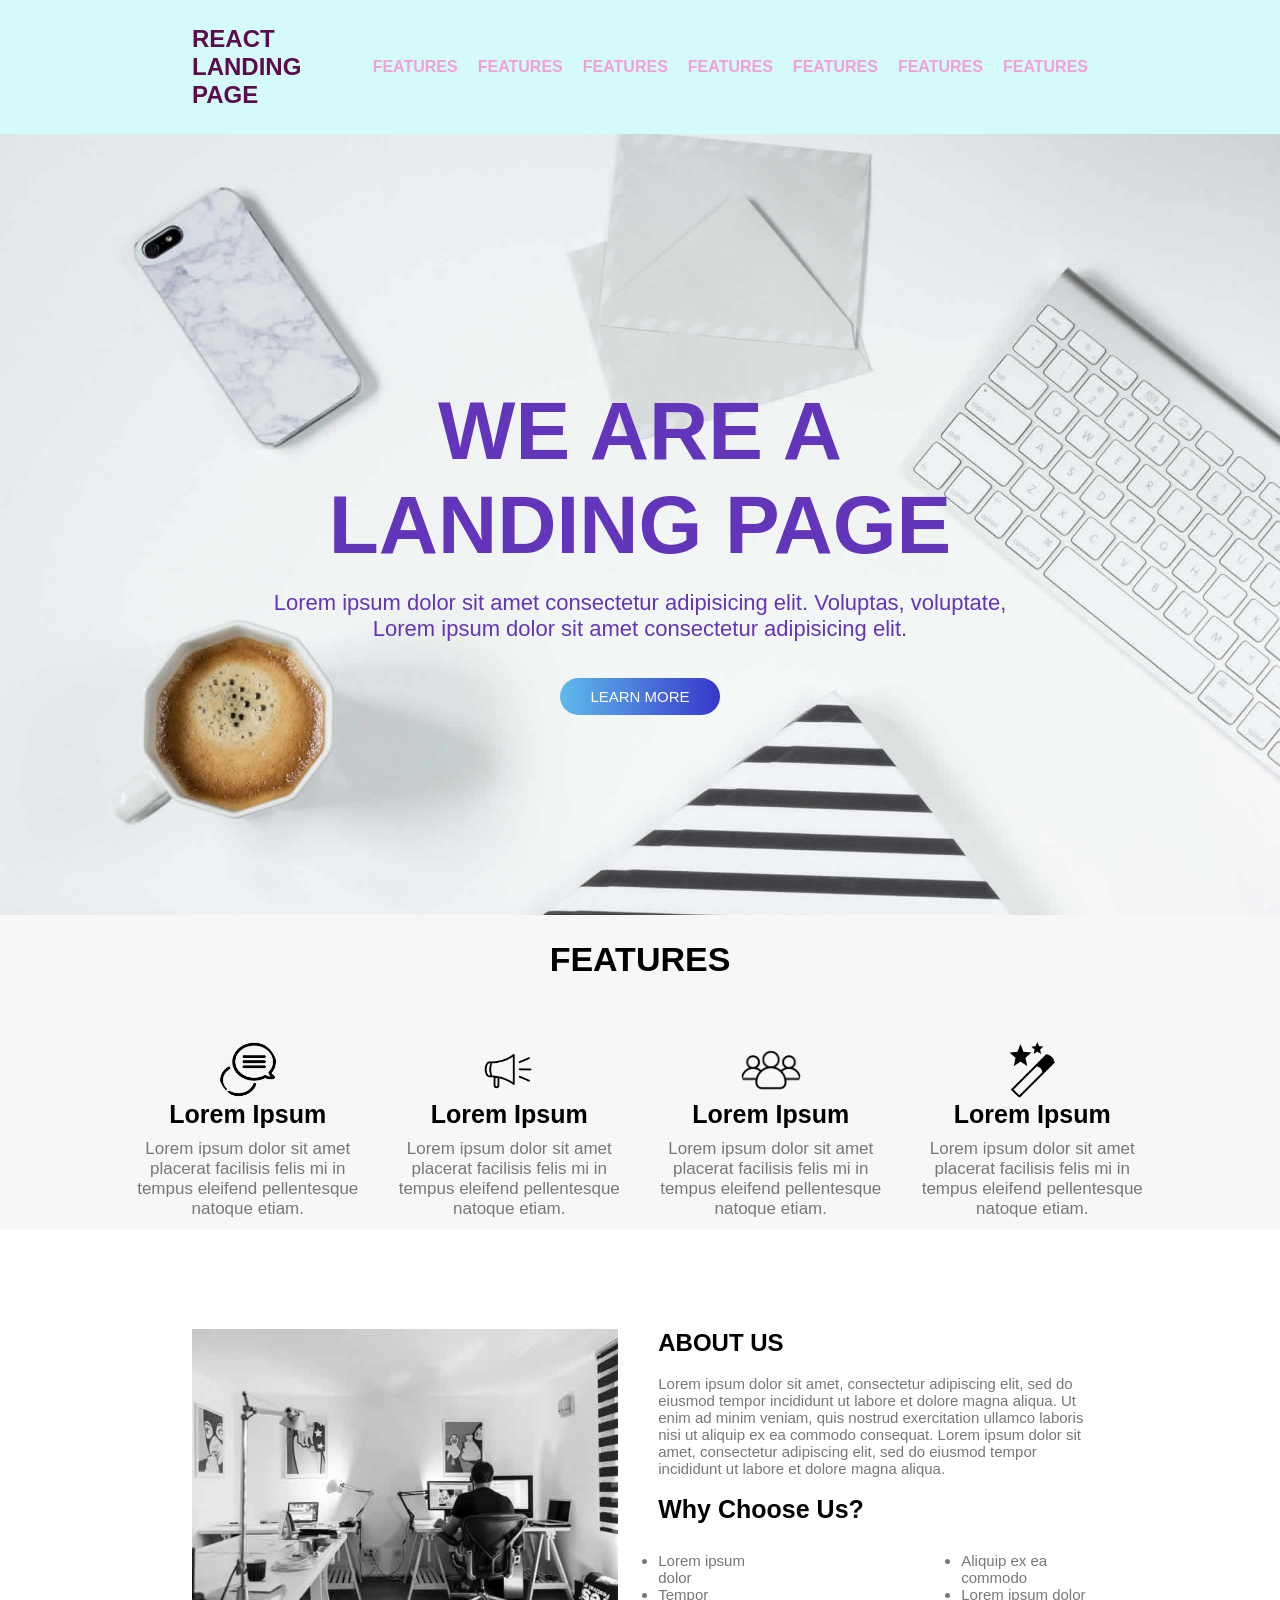
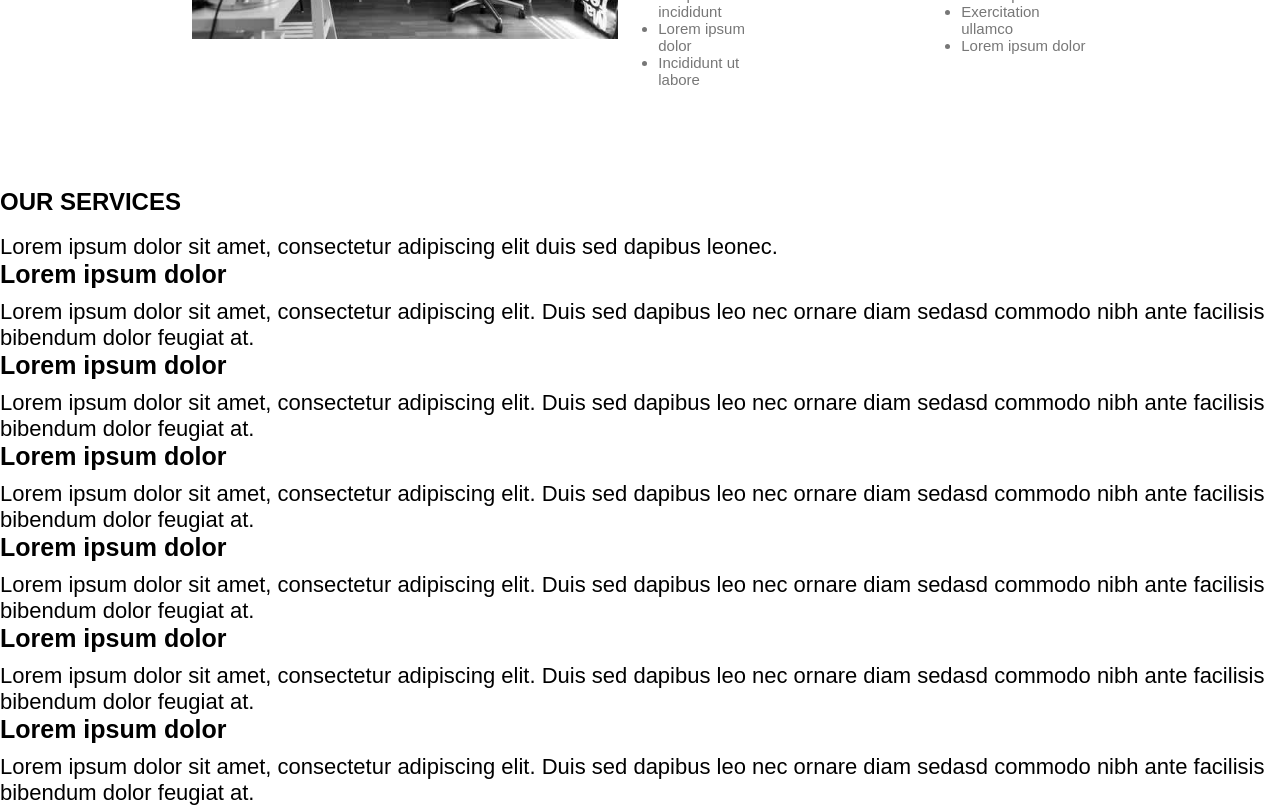
==== Landing Page/Proj-1/index.html @ 24edd971 "Started building my first website and learnt about header, nav, sections and other imp elements" ====
<html lang="en">
<head>
    <meta name="viewport" content="width=device-width, initial-scale=1.0">
    <title>Landing page</title>
    <link rel="stylesheet" href="style.css">
</head>

<body>

    <!-- navbar.................... -->

    <nav>
        <div class="logo">REACT LANDING PAGE</div>

        <ul class="menu">
            <li><a href="#">FEATURES</a></li>
            <li><a href="#">FEATURES</a></li>
            <li><a href="#">FEATURES</a></li>
            <li><a href="#">FEATURES</a></li>
            <li><a href="#">FEATURES</a></li>
            <li><a href="#">FEATURES</a></li>
            <li><a href="#">FEATURES</a></li>
        </ul>
    </nav>
    <section class="main">
        <div class="content">
            <h1 class="land">WE ARE A</h1>
            <h1 class="land">LANDING PAGE</h1>
            <br>
          <p>Lorem ipsum dolor sit amet consectetur adipisicing elit. Voluptas, voluptate,</p>
          <p>Lorem ipsum dolor sit amet consectetur adipisicing elit.</p>
         <br>
         <br>
       <button class="btn">LEARN MORE</button>
        </div>
    </section>
    <section class="features">
        <div id="color">
        <h1 class=" features" style="text-align: center; padding: 20px 0; font-size: 34px;">
                FEATURES
            </h1>
            <br>
            <br>
        <div class="wrap">
        <div class=" c1">
            <img src="images/images.png" alt="" class="img1">
            <h3>Lorem Ipsum</h3>
             <p style=" font-size: 17px;">Lorem ipsum dolor sit amet placerat facilisis felis mi in tempus eleifend pellentesque natoque etiam.</p>

        </div>
        <div class="c2">
            <img src="images/78456-200.png" alt="" class="img1">
            <h3>Lorem Ipsum</h3>
                        <p style=" font-size: 17px;">Lorem ipsum dolor sit amet placerat facilisis felis mi in tempus eleifend pellentesque natoque etiam.</p>

        </div>
        <div class="c3">
            <img src="images/615075.png" alt="" class="img1">
            <h3>Lorem Ipsum</h3>
                        <p style=" font-size: 17px;">Lorem ipsum dolor sit amet placerat facilisis felis mi in tempus eleifend pellentesque natoque etiam.</p>

        </div>
        <div class="c4">
            <img src="images/2204407-200.png" alt="" class="img1">
            <h3>Lorem Ipsum</h3>
                        <p style=" font-size: 17px;">Lorem ipsum dolor sit amet placerat facilisis felis mi in tempus eleifend pellentesque natoque etiam.</p>

        </div>
        </div>
        </div>

    </section>
    <section class="about">
        <div class=" wrapp">
            <div class="imagg">
                <img src="images/about.jpg" alt="" style=" height: 310px;">
            </div>
            <div class="tex">
                <h1>
                    ABOUT US
                </h1>
                <br>

                <p style="font-size: 15px; color: rgb(119, 119, 119);">
                    Lorem ipsum dolor sit amet, consectetur adipiscing elit, sed do eiusmod tempor incididunt ut labore et dolore magna aliqua. Ut enim ad minim veniam, quis nostrud exercitation ullamco laboris nisi ut aliquip ex ea commodo consequat. Lorem ipsum dolor sit amet, consectetur adipiscing elit, sed do eiusmod tempor incididunt ut labore et dolore magna aliqua.
                </p>
                <br>

                <h3>
                    Why Choose Us?
                </h3>
                <br>
                <div class="ul">
                <ul style="font-size: 15px; color: rgb(119, 119, 119);">
                <li> Lorem ipsum dolor</li>
                <li>Tempor incididunt</li>
                <li>Lorem ipsum dolor</li>
                <li>Incididunt ut labore</li>
                </ul>
                <ul style="font-size: 15px; color: rgb(119, 119, 119);">
                    <li>Aliquip ex ea commodo</li>
                    <li> Lorem ipsum dolor</li>
                    <li> Exercitation ullamco</li>
                    <li>Lorem ipsum dolor</li>
                </ul>
                </div>
            </div>
        </div>
    </section>

    <section class="services">
        <div id=" bg">
            <h1>
                OUR SERVICES
            </h1>
            <br>
            <P>
                Lorem ipsum dolor sit amet, consectetur adipiscing elit duis sed dapibus leonec.
            </P>
            <div id=" wr">
                <div id=" a1">
                    <h3>Lorem ipsum dolor</h3>
                    <p>
                        Lorem ipsum dolor sit amet, consectetur adipiscing elit. Duis sed dapibus leo nec ornare diam sedasd commodo nibh ante facilisis bibendum dolor feugiat at.
                    </p>
                </div>
                <div id=" a1">
                    <h3>Lorem ipsum dolor</h3>
                    <p>
                        Lorem ipsum dolor sit amet, consectetur adipiscing elit. Duis sed dapibus leo nec ornare diam sedasd commodo nibh ante facilisis bibendum dolor feugiat at.
                    </p>
                </div>
                <div id=" a1">
                    <h3>Lorem ipsum dolor</h3>
                    <p>
                        Lorem ipsum dolor sit amet, consectetur adipiscing elit. Duis sed dapibus leo nec ornare diam sedasd commodo nibh ante facilisis bibendum dolor feugiat at.
                    </p>
                </div>
            </div>
            <div id=" w2"
            <div id=" a1">
                    <h3>Lorem ipsum dolor</h3>
                    <p>
                        Lorem ipsum dolor sit amet, consectetur adipiscing elit. Duis sed dapibus leo nec ornare diam sedasd commodo nibh ante facilisis bibendum dolor feugiat at.
                    </p>
                </div>
                <div id=" a1">
                    <h3>Lorem ipsum dolor</h3>
                    <p>
                        Lorem ipsum dolor sit amet, consectetur adipiscing elit. Duis sed dapibus leo nec ornare diam sedasd commodo nibh ante facilisis bibendum dolor feugiat at.
                    </p>
                </div>
                <div id=" a1">
                    <h3>Lorem ipsum dolor</h3>
                    <p>
                        Lorem ipsum dolor sit amet, consectetur adipiscing elit. Duis sed dapibus leo nec ornare diam sedasd commodo nibh ante facilisis bibendum dolor feugiat at.
                    </p>
                </div>
                </div>


        </div>
    </section>
    
</body>
</html>
---- Landing Page/Proj-1/style.css ----
*{
    margin: 0;
    padding: 0px;
    box-sizing: border-box;
    font-family: 'Segoe UI', Tahoma, Geneva, Verdana, sans-serif;
}


nav{
    padding-top: 25px;
    padding-bottom: 25px;
    display: flex;
    justify-content: space-between;
    align-items: center;
    background-color: rgb(212, 251, 249);
}
.menu{
    list-style: none;
    display: flex;
    gap: 20px;
    padding-right: 15%;
}
a{
    font-weight: bold;
    text-decoration: none;
    color: rgb(244, 159, 216);
}
a:hover{
    color: #4b8e0c;
}
.logo{
    font-size: 24px;
    font-weight: bold;
    color: rgb(92, 11, 76);
    padding-left: 15%;
}
.main{
    
    background-image: url(images/intro-bg.jpg);
    background-size: cover;
    background-position: center;
}
.content{
    padding-top: 250px;
    padding-bottom: 200px;
    align-items: center;
    text-align: center;
    color: rgb(99, 53, 186);
}
.land{
    font-size: 82px;
    margin: bottom -15px;
}
.btn{
    font-size: 15px;
    color: white;
    padding: 10px 30px ;
    border-radius: 30px;
    background-image: linear-gradient(to right, rgb(95, 186, 234), rgb(55, 55, 203));
    border : 0px;
}
.btn:hover{
    background-image: linear-gradient(to bottom, rgb(4, 0, 255), rgb(0, 17, 255));
}
p{
    font-size: 22px;
}
.img1{
    border-image: round;
    width: 60px;
    height: 60px;
    border-radius: 50%;
}
.wrap{
    margin: 5px 10%;
    align-items: center;
    display: flex;
    gap: 30px;
    text-align: center;
    color: rgb(119, 119, 119);

}
h3{
    margin-bottom: 10px;
    color: black;
    font-size: 25px;
}
#color{
    background-color: #f7f7f7;
    padding: 5px;
}
.wrapp{
    display: flex;
    padding: 100px 0;
    gap: 40px;
    margin: 0 15%;
}
.ul{
    display: flex;
    gap: 200px;
}
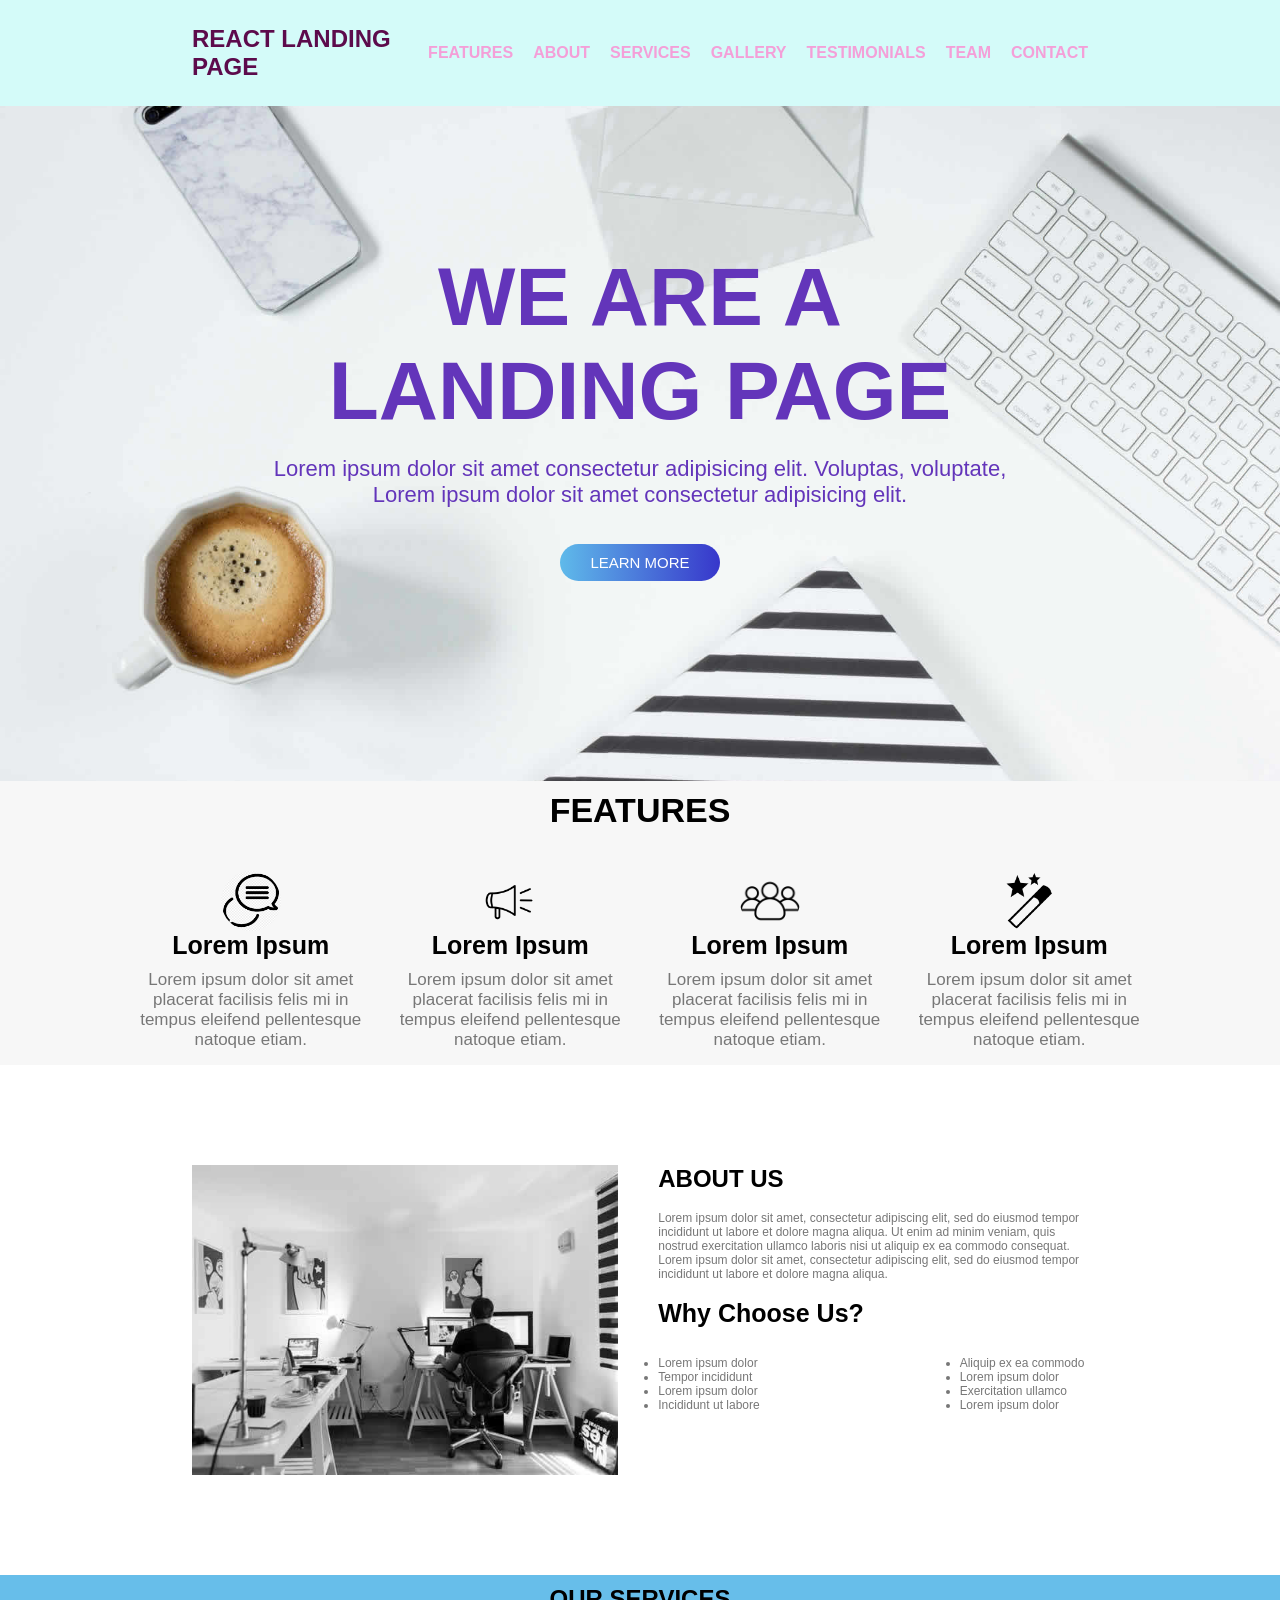
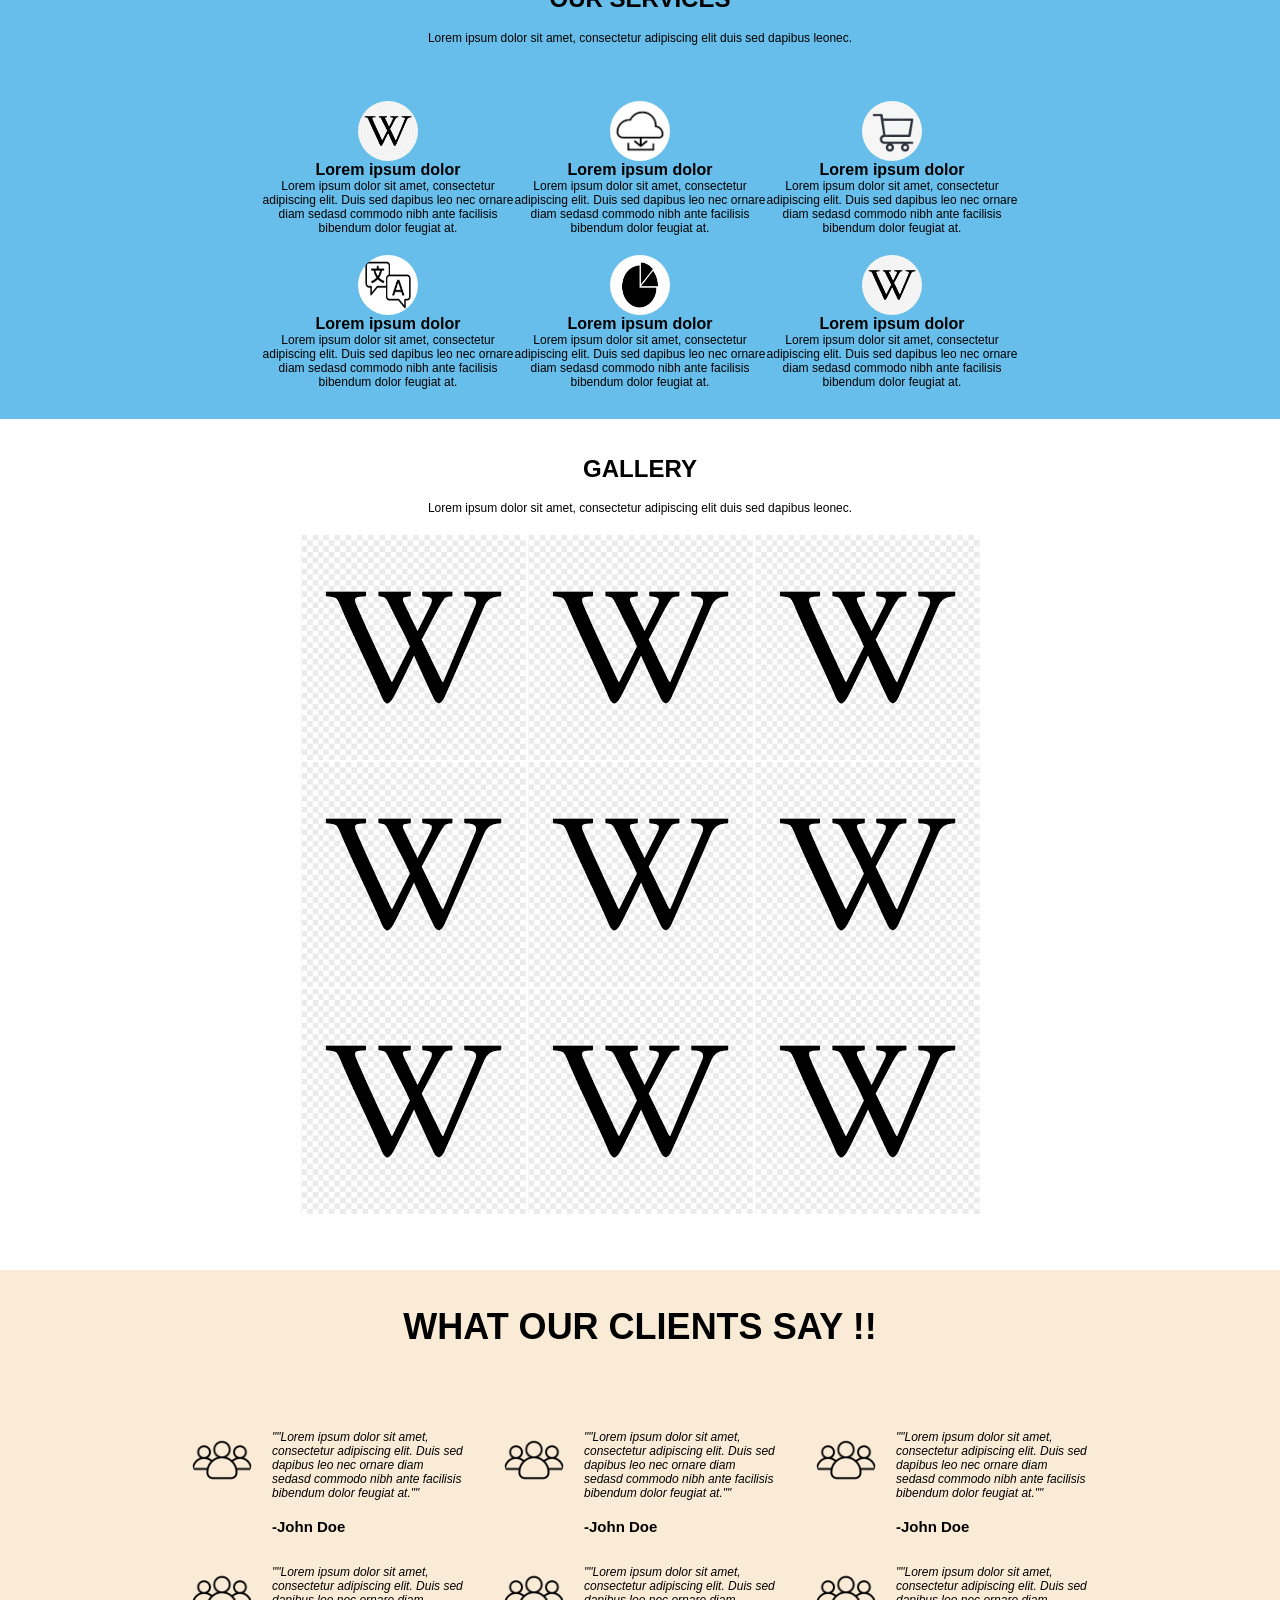
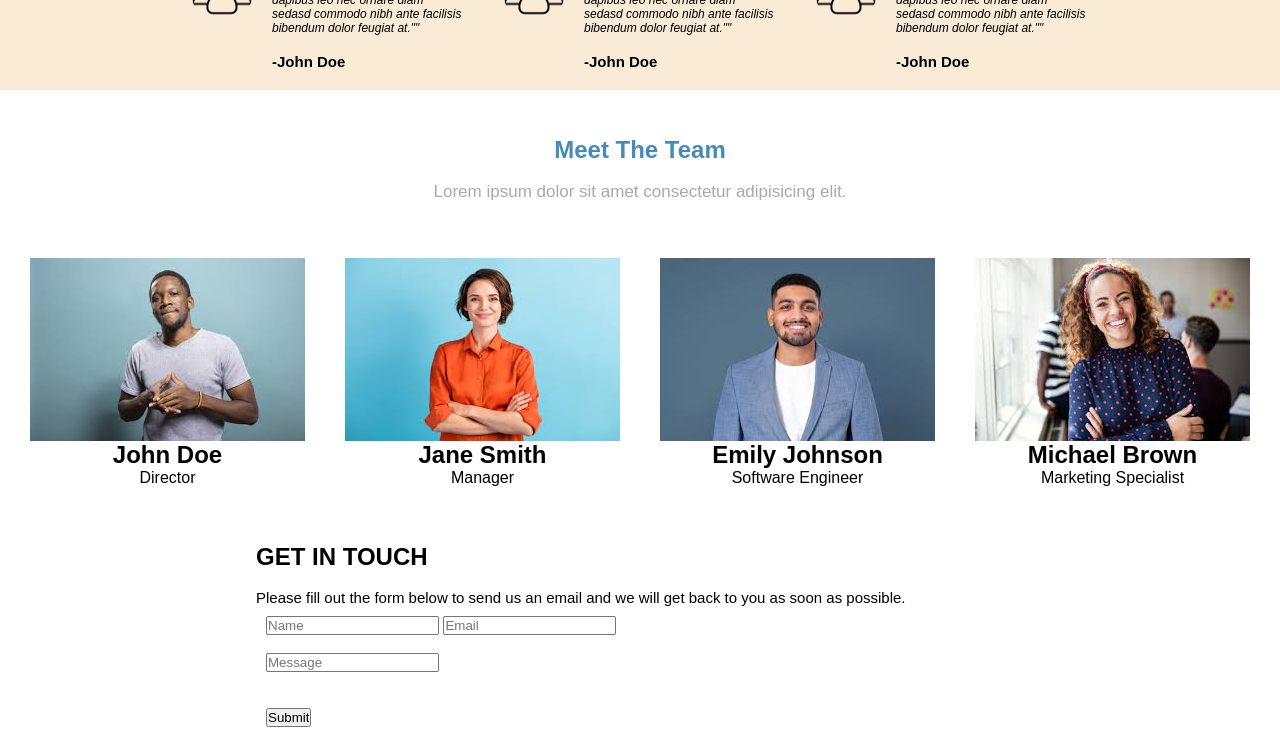
==== commit 6cd6d4ba: "Almost made my first landing page website" ====
--- a/Landing Page/Proj-1/index.html
+++ b/Landing Page/Proj-1/index.html
@@ -13,13 +13,13 @@
         <div class="logo">REACT LANDING PAGE</div>
 
         <ul class="menu">
-            <li><a href="#">FEATURES</a></li>
-            <li><a href="#">FEATURES</a></li>
-            <li><a href="#">FEATURES</a></li>
-            <li><a href="#">FEATURES</a></li>
-            <li><a href="#">FEATURES</a></li>
-            <li><a href="#">FEATURES</a></li>
-            <li><a href="#">FEATURES</a></li>
+            <li><a href="#features">FEATURES</a></li>
+            <li><a href="#about">ABOUT</a></li>
+            <li><a href="#services">SERVICES</a></li>
+            <li><a href="#gallery">GALLERY</a></li>
+            <li><a href="#testi">TESTIMONIALS</a></li>
+            <li><a href="#team">TEAM</a></li>
+            <li><a href="#">CONTACT</a></li>
         </ul>
     </nav>
     <section class="main">
@@ -34,9 +34,9 @@
        <button class="btn">LEARN MORE</button>
         </div>
     </section>
-    <section class="features">
+    <section class="features" id="features">
         <div id="color">
-        <h1 class=" features" style="text-align: center; padding: 20px 0; font-size: 34px;">
+        <h1 class=" features" style="text-align: center; padding: 15px  font-weight: 600;0; font-size: 34px;">
                 FEATURES
             </h1>
             <br>
@@ -70,7 +70,7 @@
         </div>
 
     </section>
-    <section class="about">
+    <section class="about" id="about">
         <div class=" wrapp">
             <div class="imagg">
                 <img src="images/about.jpg" alt="" style=" height: 310px;">
@@ -81,7 +81,7 @@
                 </h1>
                 <br>
 
-                <p style="font-size: 15px; color: rgb(119, 119, 119);">
+                <p style="font-size: 12px; color: rgb(119, 119, 119);">
                     Lorem ipsum dolor sit amet, consectetur adipiscing elit, sed do eiusmod tempor incididunt ut labore et dolore magna aliqua. Ut enim ad minim veniam, quis nostrud exercitation ullamco laboris nisi ut aliquip ex ea commodo consequat. Lorem ipsum dolor sit amet, consectetur adipiscing elit, sed do eiusmod tempor incididunt ut labore et dolore magna aliqua.
                 </p>
                 <br>
@@ -91,13 +91,13 @@
                 </h3>
                 <br>
                 <div class="ul">
-                <ul style="font-size: 15px; color: rgb(119, 119, 119);">
+                <ul style="font-size: 12px; color: rgb(119, 119, 119);">
                 <li> Lorem ipsum dolor</li>
                 <li>Tempor incididunt</li>
                 <li>Lorem ipsum dolor</li>
                 <li>Incididunt ut labore</li>
                 </ul>
-                <ul style="font-size: 15px; color: rgb(119, 119, 119);">
+                <ul style="font-size: 12px; color: rgb(119, 119, 119);">
                     <li>Aliquip ex ea commodo</li>
                     <li> Lorem ipsum dolor</li>
                     <li> Exercitation ullamco</li>
@@ -108,58 +108,254 @@
         </div>
     </section>
 
-    <section class="services">
-        <div id=" bg">
-            <h1>
+    <section class="services" id="services">
+        <div id="bg">
+            <h1 style="text-align: center;">
                 OUR SERVICES
             </h1>
             <br>
-            <P>
+            <p style="font-size: 12px; text-align: center;">
                 Lorem ipsum dolor sit amet, consectetur adipiscing elit duis sed dapibus leonec.
             </P>
-            <div id=" wr">
+            <br>
+            <br>
+            <div id="wr">
+                <div id="a1">
+                    <img src="images/images (1).png" alt="" class="ab1">
+                    <h4>Lorem ipsum dolor</h4>
+                    <p style="font-size: 12px;">
+                        Lorem ipsum dolor sit amet, consectetur adipiscing elit. Duis sed dapibus leo nec ornare diam sedasd commodo nibh ante facilisis bibendum dolor feugiat at.
+                    </p>
+                </div>
+                <div id="a1">
+                    <img src="images/cloud-storage-icon-download-illustration-sign-load-symbol-interface-logo-or-mark-upload-web-icon-vector.jpg" alt="" class="ab1">
+                    <h4>Lorem ipsum dolor</h4>
+                    <p style="font-size: 12px;">
+                        Lorem ipsum dolor sit amet, consectetur adipiscing elit. Duis sed dapibus leo nec ornare diam sedasd commodo nibh ante facilisis bibendum dolor feugiat at.
+                    </p>
+                </div>
                 <div id=" a1">
-                    <h3>Lorem ipsum dolor</h3>
-                    <p>
+                    <img src="images/pngtree-letter-w-logo-png-png-image_3045051.jpg" alt="" class="ab1">
+                    <h4>Lorem ipsum dolor</h4>
+                    <p style="font-size: 12px;">
+                        Lorem ipsum dolor sit amet, consectetur adipiscing elit. Duis sed dapibus leo nec ornare diam sedasd commodo nibh ante facilisis bibendum dolor feugiat at.
+                    </p>
+                </div>
+            </div>
+            <div id="wr2">
+                <div id="a1">
+                    <img src="images/360_F_178423685_Ybt6Aj1Rs2u3c5cJ4XgP4zGYOMtAAeJZ.jpg" alt="" class="ab1">
+                    <h4>Lorem ipsum dolor</h4>
+                    <p style="font-size: 12px;">
                         Lorem ipsum dolor sit amet, consectetur adipiscing elit. Duis sed dapibus leo nec ornare diam sedasd commodo nibh ante facilisis bibendum dolor feugiat at.
                     </p>
                 </div>
                 <div id=" a1">
-                    <h3>Lorem ipsum dolor</h3>
-                    <p>
+                    <img src="images/download (2).png" alt="" class="ab1">
+                    <h4>Lorem ipsum dolor</h4>
+                    <p style="font-size: 12px;">
                         Lorem ipsum dolor sit amet, consectetur adipiscing elit. Duis sed dapibus leo nec ornare diam sedasd commodo nibh ante facilisis bibendum dolor feugiat at.
                     </p>
                 </div>
                 <div id=" a1">
-                    <h3>Lorem ipsum dolor</h3>
-                    <p>
-                        Lorem ipsum dolor sit amet, consectetur adipiscing elit. Duis sed dapibus leo nec ornare diam sedasd commodo nibh ante facilisis bibendum dolor feugiat at.
-                    </p>
-                </div>
-            </div>
-            <div id=" w2"
-            <div id=" a1">
-                    <h3>Lorem ipsum dolor</h3>
-                    <p>
-                        Lorem ipsum dolor sit amet, consectetur adipiscing elit. Duis sed dapibus leo nec ornare diam sedasd commodo nibh ante facilisis bibendum dolor feugiat at.
-                    </p>
-                </div>
-                <div id=" a1">
-                    <h3>Lorem ipsum dolor</h3>
-                    <p>
-                        Lorem ipsum dolor sit amet, consectetur adipiscing elit. Duis sed dapibus leo nec ornare diam sedasd commodo nibh ante facilisis bibendum dolor feugiat at.
-                    </p>
-                </div>
-                <div id=" a1">
-                    <h3>Lorem ipsum dolor</h3>
-                    <p>
-                        Lorem ipsum dolor sit amet, consectetur adipiscing elit. Duis sed dapibus leo nec ornare diam sedasd commodo nibh ante facilisis bibendum dolor feugiat at.
-                    </p>
-                </div>
-                </div>
-
-
-        </div>
+                    <img src="images/images (1).png" alt="" class="ab1">
+                    <h4>Lorem ipsum dolor</h4>
+                    <p style="font-size: 12px;">
+                        Lorem ipsum dolor sit amet, consectetur adipiscing elit. Duis sed dapibus leo nec ornare diam sedasd commodo nibh ante facilisis bibendum dolor feugiat at.
+                    </p>
+                </div>
+                </div>
+
+
+        </div>
+    </section>
+
+     <section class=" gallery" id="gallery">
+        <br>
+        <br>
+        <h1 style="text-align: center;">
+                GALLERY
+            </h1>
+            <br>
+            <p style="font-size: 12px; text-align: center;">
+                Lorem ipsum dolor sit amet, consectetur adipiscing elit duis sed dapibus leonec.
+            </P>
+            <br>
+            <div class="wr3">
+                <div class="w4">
+                    <div><img src="images/images (1).png" alt=""></div>
+                    <div><img src="images/images (1).png" alt=""></div>
+                    <div><img src="images/images (1).png" alt=""></div>
+                </div>
+                <div class="w4">
+                <div><img src="images/images (1).png" alt=""></div>
+                <div><img src="images/images (1).png" alt=""></div>
+                <div><img src="images/images (1).png" alt=""></div>
+                </div>
+                <div class="w4">
+                    <div><img src="images/images (1).png" alt=""></div>
+                    <div><img src="images/images (1).png" alt=""></div>
+                    <div><img src="images/images (1).png" alt=""></div>
+            </div>
+            </div>
+            <br>
+            <br>
+            <br>
+    </section>
+
+
+
+
+
+    <section class="testi" id="testi">
+
+        <div class="bgg">
+            <br>
+            <br>
+            <h1 style="font-size: 36px; font-weight: 800; text-align: center;">WHAT OUR CLIENTS SAY !!</h1>
+            <br>
+            <br>
+            <br>
+            <br>
+            <div class="w3">
+                <div class="wa1">
+                    <div>
+                        <img src="images/615075.png" alt="" class="ig1">
+                    </div>
+                    <div>
+                        <p style="font-size: 12px; font-style: italic;">
+                            ""Lorem ipsum dolor sit amet, consectetur adipiscing elit. Duis sed dapibus leo nec ornare diam sedasd commodo nibh ante facilisis bibendum dolor feugiat at.""
+                        </p>
+                        <br>
+                        <p  style="font-size: 15px; font-weight: 600;">-John Doe</p>
+                    </div>
+                </div>
+                <div class="wa1">
+                    <div>
+                        <img src="images/615075.png" alt="" class="ig1">
+                    </div>
+                    <div>
+                         <p style="font-size: 12px;  font-style: italic;">
+                            ""Lorem ipsum dolor sit amet, consectetur adipiscing elit. Duis sed dapibus leo nec ornare diam sedasd commodo nibh ante facilisis bibendum dolor feugiat at.""
+                        </p>
+                        <br>
+                        <p style="font-size: 15px; font-weight: 600;">-John Doe</p>
+                    </div>
+                </div>
+                <div class="wa1">
+                    <div>
+                        <img src="images/615075.png" alt="" class="ig1">
+                    </div>
+                    <div>
+                         <p style="font-size: 12px; font-style: italic;">
+                            ""Lorem ipsum dolor sit amet, consectetur adipiscing elit. Duis sed dapibus leo nec ornare diam sedasd commodo nibh ante facilisis bibendum dolor feugiat at.""
+                        </p>
+                        <br>
+                        <p style="font-size: 15px; font-weight: 600;">-John Doe</p>
+                    </div>
+                </div>
+
+            </div>
+            <div class="w3">
+                <div class="wa1">
+                    <div>
+                        <img src="images/615075.png" alt="" class="ig1">
+                    </div>
+                    <div>
+                         <p style="font-size: 12px; font-style: italic;">
+                            ""Lorem ipsum dolor sit amet, consectetur adipiscing elit. Duis sed dapibus leo nec ornare diam sedasd commodo nibh ante facilisis bibendum dolor feugiat at.""
+                        </p>
+                        <br>
+                        <p style="font-size: 15px; font-weight: 600;">-John Doe</p>
+                    </div>
+                </div>
+                <div class="wa1">
+                    <div>
+                        <img src="images/615075.png" alt="" class="ig1">
+                    </div>
+                    <div>
+                         <p style="font-size: 12px; font-style: italic;">
+                            ""Lorem ipsum dolor sit amet, consectetur adipiscing elit. Duis sed dapibus leo nec ornare diam sedasd commodo nibh ante facilisis bibendum dolor feugiat at.""
+                        </p>
+                        <br>
+                        <p style="font-size: 15px; font-weight: 600;">-John Doe</p>
+                    </div>
+                </div>
+                <div class="wa1">
+                    <div>
+                        <img src="images/615075.png" alt="" class="ig1">
+                    </div>
+                    <div>
+                         <p style="font-size: 12px; font-style: italic;">
+                            ""Lorem ipsum dolor sit amet, consectetur adipiscing elit. Duis sed dapibus leo nec ornare diam sedasd commodo nibh ante facilisis bibendum dolor feugiat at.""
+                        </p>
+                        <br>
+                        <p style="font-size: 15px; font-weight: 600;">-John Doe</p>
+                    </div>
+                </div>
+            </div>
+        </div>
+    </section>
+
+
+
+
+    <section id="team">
+        <br>
+        <br>
+        <h1 style="text-align: center; color: rgb(70, 139, 183);"> Meet The Team</h1>
+        <br>
+     <p style="text-align: center; font-size: 17px; color: darkgray;">
+        Lorem ipsum dolor sit amet consectetur adipisicing elit.
+     </p><br>
+     <br>
+     <div class="containerr">
+    <div class=" img11">
+    <img src="/Designing Basic/image edit/download.jpg" alt="Team Member 1">
+    <h2>John Doe</h2>
+    Director
+    </div>
+    <div class=" img2">
+    <img src="/Designing Basic/image edit/download (1).jpg" alt="Team Member 2">
+    <h2>Jane Smith</h2>
+    Manager
+    </div>
+    <div class=" img3">
+    <img src="/Designing Basic/image edit/images.jpg" alt="Team Member 3">
+    <h2>Emily Johnson</h2>
+    Software Engineer
+    </div>
+    <div class=" img4">
+    <img src="/Designing Basic/image edit/images (1).jpg" alt="Team Member 4">
+    <h2>Michael Brown</h2>
+    Marketing Specialist
+    </div>
+    
+    </div>
+    <br>
+    <br>
+    </section>
+
+
+    <section id="contact" style="text-align: left; margin: 0 20%;">
+        <h1 style="text-align: left;">
+            GET IN TOUCH
+        </h1>
+        <br>
+        <p style="font-size: 15px; text-align: left;">
+            Please fill out the form below to send us an email and we will get back to you as soon as possible.
+        </p>
+        <form style="text-align: left; gap: 20px;">
+            <input type="text" placeholder="Name" required>
+            <input type="email" placeholder="Email" required>
+            <br>
+            <br>
+            <input type="text" placeholder="Message" required>
+            <br>
+            <br>
+            <br>
+            <input type="submit">
+        </form>
     </section>
     
 </body>
--- a/Landing Page/Proj-1/style.css
+++ b/Landing Page/Proj-1/style.css
@@ -7,6 +7,9 @@
 
 
 nav{
+    position: fixed;
+     top: 0;
+    width: 100%;
     padding-top: 25px;
     padding-bottom: 25px;
     display: flex;
@@ -87,7 +90,7 @@
 }
 #color{
     background-color: #f7f7f7;
-    padding: 5px;
+    padding: 10px;
 }
 .wrapp{
     display: flex;
@@ -98,4 +101,68 @@
 .ul{
     display: flex;
     gap: 200px;
+}
+#wr{
+    margin: 20px 20%;
+     text-align: center;
+    display: flex;
+    gap: 20 px;
+}
+#wr2{
+    margin: 20px 20%;
+     text-align: center;
+    display: flex;
+     gap: 20 px;
+}
+#bg{
+    background-color: rgb(103, 190, 234);
+    padding: 10px;
+}
+.ab1{
+    border-image: round;
+    width: 60px;
+    height: 60px;
+    border-radius: 50%;
+}
+.w4{
+    display: flex;
+    gap: 2px;
+    justify-content: center;
+    margin: 2px 5%;
+}
+.wa1{
+    text-align: left;
+    gap: 20px;
+    display: flex;
+}
+.ig1{
+    border-image: round;
+    width: 60px;
+    height: 60px;
+    border-radius: 50%;
+
+}
+.w3{
+    padding-bottom: 20px;
+    gap: 40px;
+    margin: 10px 15%;
+    display: flex;
+}
+.bgg{
+    background-color: antiquewhite;
+}
+.containerr{
+    margin: 20px 30%;
+    justify-content: center;
+    display: flex;
+    gap: 40px;
+}
+.img11, .img2, .img3, .img4{
+
+    text-align: center;
+    gap: 10px;
+}
+form{
+    margin: 10px 10px;
+    gap: 2opx;
 }
